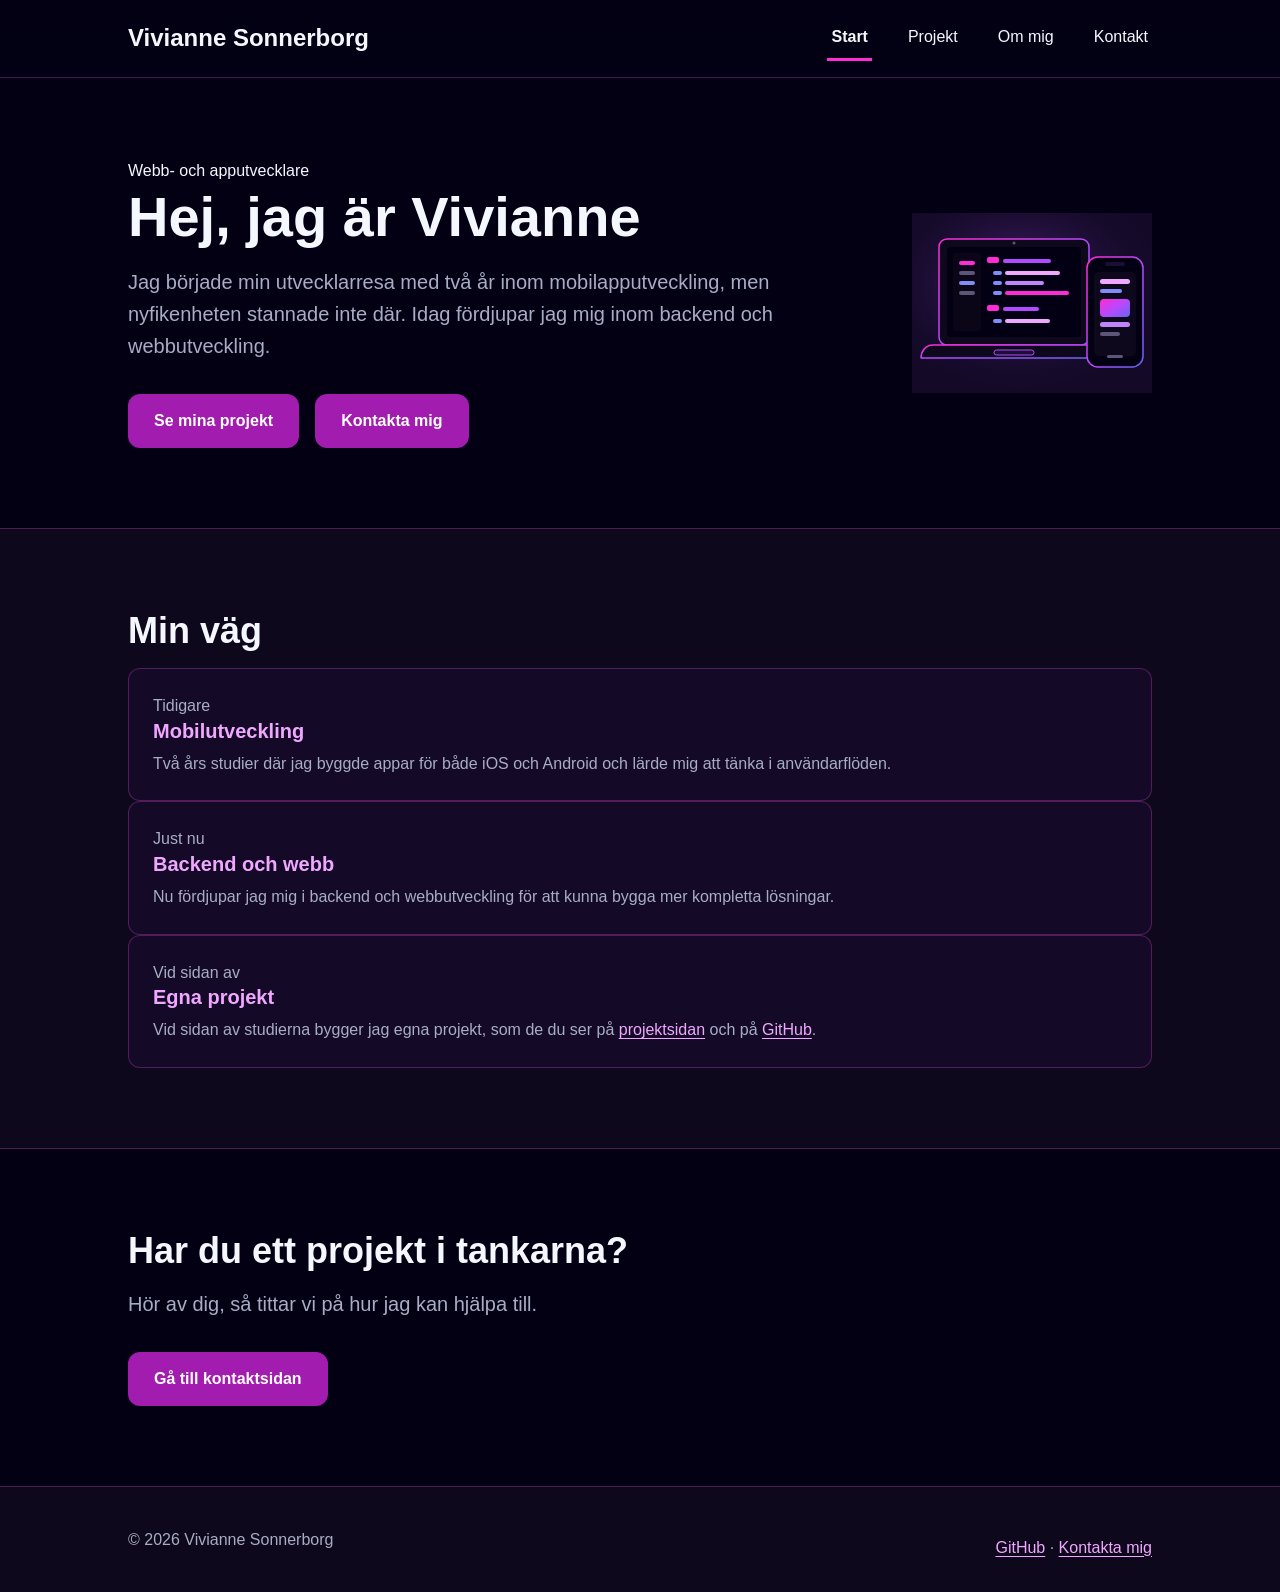
==== index.html @ 3651875c "feat: show a laptop-and-phone hero and rename the path labels Replace the browser-window illustratio" ====
<!DOCTYPE html>
<html lang="sv">
<head>
  <meta charset="utf-8">
  <meta name="viewport" content="width=device-width, initial-scale=1">
  <title>Vivianne Sonnerborg | Webb- och apputvecklare i Göteborg</title>
  <meta name="description" content="Portfolio för Vivianne Sonnerborg, webb- och apputvecklare i Göteborg. Webbplatser, webbappar och mobilappar från design till lansering.">
  <link rel="icon" href="assets/images/favicon.svg" type="image/svg+xml">
  <link rel="stylesheet" href="css/variables.css">
  <link rel="stylesheet" href="css/base.css">
  <link rel="stylesheet" href="css/layout.css?v=5">
  <link rel="stylesheet" href="css/components.css?v=5">
</head>
<body>
  <a class="skip-link" href="#main">Hoppa till innehållet</a>

  <header class="site-header">
    <div class="container header-bar">
      <a class="site-logo" href="index.html">Vivianne Sonnerborg</a>
      <nav class="nav" aria-label="Huvudmeny">
        <ul class="nav-list">
          <li><a class="nav-link" href="index.html" aria-current="page">Start</a></li>
          <li><a class="nav-link" href="projects.html">Projekt</a></li>
          <li><a class="nav-link" href="about.html">Om mig</a></li>
          <li><a class="nav-link" href="contact.html">Kontakt</a></li>
        </ul>
      </nav>
    </div>
  </header>

  <main id="main">
    <section class="section" aria-labelledby="hero-title">
      <div class="container hero">
        <div class="hero-text">
          <p class="hero-label">Webb- och apputvecklare</p>
          <h1 id="hero-title">Hej, jag är Vivianne</h1>
          <p class="lead">
            Jag började min utvecklarresa med två år inom mobilapputveckling, men nyfikenheten stannade inte där. Idag fördjupar jag mig inom backend och webbutveckling.
          </p>
          <div class="button-group">
            <a class="button" href="projects.html">Se mina projekt</a>
            <a class="button button-outline" href="contact.html">Kontakta mig</a>
          </div>
        </div>
        <figure class="hero-figure">
          <img
            class="hero-image"
            src="assets/images/hero.svg"
            width="480"
            height="360"
            alt="Laptop med kod i editorn och en mobil med en app bredvid">
        </figure>
      </div>
    </section>

    <section class="section alt-section" aria-labelledby="path-title">
      <div class="container">
        <h2 id="path-title">Min väg</h2>
        <div class="steps">
          <article class="card">
            <p class="step-label">Tidigare</p>
            <h3>Mobilutveckling</h3>
            <p>
              Två års studier där jag byggde appar för både iOS och Android och
              lärde mig att tänka i användarflöden.
            </p>
          </article>
          <article class="card">
            <p class="step-label">Just nu</p>
            <h3>Backend och webb</h3>
            <p>
              Nu fördjupar jag mig i backend och webbutveckling för att kunna
              bygga mer kompletta lösningar.
            </p>
          </article>
          <article class="card">
            <p class="step-label">Vid sidan av</p>
            <h3>Egna projekt</h3>
            <p>
              Vid sidan av studierna bygger jag egna projekt, som de du ser på
              <a href="projects.html">projektsidan</a>
              och på
              <a href="https://github.com/Vivianne-S">GitHub</a>.
            </p>
          </article>
        </div>
      </div>
    </section>

    <section class="section" aria-labelledby="cta-title">
      <div class="container">
        <h2 id="cta-title">Har du ett projekt i tankarna?</h2>
        <p class="lead">Hör av dig, så tittar vi på hur jag kan hjälpa till.</p>
        <div class="button-group">
          <a class="button" href="contact.html">Gå till kontaktsidan</a>
        </div>
      </div>
    </section>
  </main>

  <footer class="site-footer">
    <div class="container footer-bar">
      <p>&copy; 2026 Vivianne Sonnerborg</p>
      <p>
        <a href="https://github.com/Vivianne-S">GitHub</a>
        ·
        <a href="contact.html">Kontakta mig</a>
      </p>
    </div>
  </footer>
</body>
</html>
---- css/variables.css ----
/* Variabler: färger, typografi, avstånd */

/* --- Variabler: färger, typografi, avstånd -------------------------------- */
:root {
  --color-bg: #030014;
  --color-surface: #0e081c;
  --color-surface-elevated: #140a28;
  --color-text: #f5f7ff;
  --color-text-muted: #a8adc4;
  --color-accent-pink: #ff2bd6;
  --color-accent-purple: #b24bff;
  --color-accent-soft: #f0a8ff;
  --color-accent-strong: #a21caf;
  --color-link: var(--color-accent-soft);
  --color-link-hover: #ffffff;
  --color-focus: #67e8f9;
  --color-border: rgba(255, 75, 220, 0.28);
  --color-border-strong: rgba(178, 75, 255, 0.45);
  --shadow-card: 0 20px 40px rgba(0, 0, 0, 0.4), 0 0 30px rgba(178, 75, 255, 0.4);
  --shadow-glow: 0 0 24px rgba(255, 43, 214, 0.45);
  --font-family: Inter, "SF Pro Display", "Helvetica Neue", Arial, sans-serif;
  --font-size-base: 1rem;
  --line-height-body: 1.6;
  --line-height-heading: 1.2;
  --space-1: 0.5rem;
  --space-2: 1rem;
  --space-3: 1.5rem;
  --space-4: 2rem;
  --space-6: 3rem;
  --space-8: 4rem;
  --radius: 0.75rem;
  --container-max: 70rem;
  --transition: 0.2s ease;
}
---- css/base.css ----
/* Grund: reset, rubriker, fokus */

/* --- Grund: reset, rubriker, fokus ---------------------------------------- */
*,
*::before,
*::after {
  box-sizing: border-box;
}

* {
  margin: 0;
}

html {
  scroll-behavior: smooth;
}

body {
  min-height: 100vh;
  background-color: var(--color-bg);
  color: var(--color-text);
  font-family: var(--font-family);
  font-size: var(--font-size-base);
  line-height: var(--line-height-body);
}

img,
picture {
  display: block;
  max-width: 100%;
  height: auto;
}

h1,
h2,
h3 {
  line-height: var(--line-height-heading);
  font-weight: 700;
}

h1 {
  font-size: 2rem;
}

h2 {
  font-size: 1.5rem;
  margin-bottom: var(--space-2);
}

h3 {
  font-size: 1.25rem;
}

@media (min-width: 480px) {
  h1 {
    font-size: 2.5rem;
  }
}

@media (min-width: 768px) {
  h1 {
    font-size: 3rem;
  }

  h2 {
    font-size: 2rem;
  }
}

@media (min-width: 1024px) {
  h1 {
    font-size: 3.25rem;
  }

  h2 {
    font-size: 2.25rem;
  }
}

@media (min-width: 1280px) {
  h1 {
    font-size: 3.5rem;
  }
}

p + p {
  margin-top: var(--space-2);
}

a {
  color: var(--color-link);
  text-underline-offset: 0.2em;
  transition: color var(--transition);
}

a:hover {
  color: var(--color-link-hover);
}

:focus-visible {
  outline: 3px solid var(--color-focus);
  outline-offset: 3px;
}

.skip-link {
  position: absolute;
  top: -100%;
  left: var(--space-2);
  padding: var(--space-1) var(--space-2);
  background-color: var(--color-bg);
  color: var(--color-text);
  border-radius: var(--radius);
  z-index: 100;
}

.skip-link:focus {
  top: var(--space-1);
}

@media (prefers-reduced-motion: reduce) {
  html {
    scroll-behavior: auto;
  }

  * {
    transition: none !important;
  }
}
---- css/layout.css ----
/* Layout: header, meny, footer */

/* --- Layout: header, meny, footer ----------------------------------------- */
.container {
  width: 100%;
  max-width: var(--container-max);
  margin-inline: auto;
  padding-inline: var(--space-2);
}

body {
  display: flex;
  flex-direction: column;
}

main {
  flex: 1 0 auto;
}

.site-header {
  position: sticky;
  top: 0;
  z-index: 20;
  background: linear-gradient(180deg, rgba(3, 0, 20, 0.94), rgba(3, 0, 20, 0.78));
  border-bottom: 1px solid var(--color-border);
}

.header-bar,
.site-header .container {
  display: flex;
  flex-direction: column;
  align-items: center;
  gap: var(--space-1);
  padding-block: var(--space-2);
}

.site-logo {
  color: var(--color-text);
  font-size: 1.25rem;
  font-weight: 700;
  text-decoration: none;
}

.site-logo:hover {
  color: var(--color-accent-soft);
}

nav ul,
.nav-list {
  display: flex;
  flex-wrap: wrap;
  justify-content: center;
  gap: var(--space-1) var(--space-2);
  margin: 0;
  padding: 0;
  list-style: none;
}

nav a,
.nav-link {
  display: inline-block;
  padding: var(--space-1) 0.25rem;
  border-bottom: 3px solid transparent;
  color: var(--color-text);
  text-decoration: none;
}

nav a:visited,
.nav-link:visited {
  color: var(--color-text);
}

nav a:hover,
.nav-link:hover {
  border-bottom-color: var(--color-accent-purple);
  color: var(--color-link-hover);
}

nav a[aria-current="page"],
.nav-link[aria-current="page"] {
  border-bottom-color: var(--color-accent-pink);
  font-weight: 600;
}

.section {
  padding-block: var(--space-6);
}

.alt-section {
  background-color: var(--color-surface);
  border-block: 1px solid var(--color-border);
}

.site-footer {
  padding-block: var(--space-4);
  border-top: 1px solid var(--color-border);
  background-color: var(--color-surface);
  color: var(--color-text-muted);
  text-align: center;
}

.footer-bar {
  display: flex;
  flex-direction: column;
  align-items: center;
  gap: var(--space-1);
}

@media (min-width: 480px) {
  .container {
    padding-inline: var(--space-3);
  }

  .nav-list {
    gap: var(--space-1) var(--space-3);
  }
}

@media (min-width: 768px) {
  .header-bar,
  .site-header .container {
    flex-direction: row;
    justify-content: space-between;
  }

  .section {
    padding-block: var(--space-8);
  }

  .footer-bar {
    flex-direction: row;
    justify-content: space-between;
  }
}

@media (min-width: 1024px) {
  .container {
    padding-inline: var(--space-4);
  }

  .header-bar {
    padding-block: var(--space-3);
  }

  .nav-list {
    gap: var(--space-2) var(--space-4);
  }

  .section {
    padding-block: 5rem;
  }
}

@media (min-width: 1280px) {
  .container {
    padding-inline: var(--space-6);
  }

  .site-logo {
    font-size: 1.5rem;
  }
}
---- css/components.css ----
/* ==========================================================================
   Komponenter: knappar, hero och kort
   ========================================================================== */

/* --- Knappar -------------------------------------------------------------- */
.button {
  display: inline-block;
  padding: 0.75rem 1.5rem;
  border: 2px solid var(--color-accent-strong);
  border-radius: var(--radius);
  background-color: var(--color-accent-strong);
  color: #ffffff;
  font: inherit;
  font-weight: 600;
  text-align: center;
  text-decoration: none;
  cursor: pointer;
  transition: background-color var(--transition), color var(--transition), box-shadow var(--transition);
}

.button:hover {
  border-color: var(--color-accent-pink);
  background-color: var(--color-accent-pink);
  color: var(--color-bg);
  box-shadow: var(--shadow-glow);
}

.button--outline {
  border-color: var(--color-border-strong);
  background-color: transparent;
  color: var(--color-text);
}

.button-group {
  display: flex;
  flex-wrap: wrap;
  gap: var(--space-2);
  margin-top: var(--space-4);
}

/* --- Hero (Flexbox) ------------------------------------------------------- */
.hero {
  display: flex;
  flex-direction: column;
  gap: var(--space-4);
  align-items: center;
}

.hero__eyebrow {
  color: var(--color-accent-pink);
  font-weight: 600;
  letter-spacing: 0.08em;
  text-transform: uppercase;
}

.lead {
  margin-top: var(--space-2);
  color: var(--color-text-muted);
  font-size: 1.125rem;
}

.hero__figure {
  width: 100%;
}

.hero__image {
  width: 100%;
  border: 1px solid var(--color-border-strong);
  border-radius: var(--radius);
  box-shadow: var(--shadow-card);
}

/* --- Kort (Flexbox) ------------------------------------------------------- */
.card-list {
  display: flex;
  flex-direction: column;
  gap: var(--space-3);
  margin-top: var(--space-4);
}

.card {
  flex: 1;
  padding: var(--space-3);
  border: 1px solid var(--color-border);
  border-radius: var(--radius);
  background-color: var(--color-surface-elevated);
}

.card h3 {
  margin-bottom: var(--space-1);
  color: var(--color-accent-soft);
}

.card p {
  color: var(--color-text-muted);
}

/* --- Brytpunkt: 768px --------------------------------------------------- */
@media (min-width: 768px) {
  .hero {
    flex-direction: row;
    gap: var(--space-6);
  }

  .hero__content,
  .hero__figure {
    flex: 1;
  }

  .card-list {
    flex-direction: row;
  }
}

@media (min-width: 1024px) {
  .hero {
    gap: var(--space-8);
  }

  .lead {
    font-size: 1.25rem;
  }

  .card-list {
    gap: var(--space-4);
  }
}

/* --- Projektkort (CSS Grid) ----------------------------------------------- */
.project-grid {
  display: grid;
  grid-template-columns: 1fr;
  gap: var(--space-3);
  margin-top: var(--space-4);
}

.project-card {
  display: flex;
  flex-direction: column;
  padding: 0;
  overflow: hidden;
}

.project-card__image {
  width: 100%;
  aspect-ratio: 4 / 3;
  object-fit: cover;
  border-bottom: 1px solid var(--color-border);
}

.project-card h2 {
  font-size: 1.25rem;
  margin-bottom: var(--space-1);
  color: var(--color-accent-soft);
}

.project-card__body {
  display: flex;
  flex-direction: column;
  flex: 1;
  padding: var(--space-3);
}

.project-card__meta {
  margin-bottom: var(--space-1);
  color: var(--color-accent-pink);
  font-size: 0.875rem;
  font-weight: 600;
  letter-spacing: 0.06em;
  text-transform: uppercase;
}

.project-card__link {
  margin-top: auto;
  padding-top: var(--space-2);
  font-weight: 600;
}

@media (min-width: 480px) {
  .project-grid {
    grid-template-columns: repeat(2, 1fr);
  }

  .project-card--wide {
    grid-column: 1 / -1;
  }
}

@media (min-width: 768px) {
  .project-grid {
    grid-template-columns: repeat(6, 1fr);
  }

  .project-card {
    grid-column: span 2;
  }

  .project-card--wide {
    grid-column: 1 / 5;
  }
}

@media (min-width: 1024px) {
  .project-grid {
    gap: var(--space-4);
  }

  .project-card--wide {
    display: grid;
    grid-template-columns: 1.1fr 0.9fr;
    align-items: stretch;
  }

  .project-card--wide .project-card__image {
    aspect-ratio: auto;
    height: 100%;
    border-bottom: none;
    border-right: 1px solid var(--color-border);
  }
}

@media (min-width: 1280px) {
  .project-grid {
    gap: var(--space-6);
  }
}

/* --- Om mig (Flexbox) ----------------------------------------------------- */
.about {
  display: flex;
  flex-direction: column;
  gap: var(--space-4);
  align-items: center;
}

.about__content {
  width: 100%;
}

.about-path {
  display: flex;
  flex-direction: column;
  gap: var(--space-3);
  margin-top: var(--space-4);
}

.about-path .card {
  flex: 1;
}

.about-path__step {
  color: var(--color-accent-pink);
  font-size: 0.875rem;
  font-weight: 600;
  letter-spacing: 0.06em;
  text-transform: uppercase;
}

@media (min-width: 768px) {
  .about {
    flex-direction: row;
    align-items: center;
    gap: var(--space-6);
  }

  .about-path {
    flex-direction: row;
    align-items: stretch;
  }
}

@media (min-width: 1024px) {
  .about-path {
    gap: var(--space-4);
  }
}

.hobby-list {
  display: flex;
  flex-direction: column;
  gap: var(--space-3);
  margin-top: var(--space-4);
}

.hobby-card {
  display: flex;
  flex-direction: column;
  padding: 0;
  overflow: hidden;
}

.hobby-card__image {
  width: 100%;
  aspect-ratio: 4 / 3;
  object-fit: cover;
  border-bottom: 1px solid var(--color-border);
}

.hobby-card__body {
  padding: var(--space-3);
}

@media (min-width: 480px) {
  .hobby-list {
    flex-direction: row;
    flex-wrap: wrap;
  }

  .hobby-card {
    flex: 1 1 16rem;
    max-width: calc(50% - 0.75rem);
  }
}

@media (min-width: 1024px) {
  .hobby-card {
    max-width: calc(25% - 1.125rem);
  }
}

/* --- Kontaktformulär ------------------------------------------------------ */
.contact {
  display: flex;
  flex-direction: column;
  gap: var(--space-4);
}

.form {
  display: flex;
  flex-direction: column;
  gap: var(--space-3);
  width: 100%;
}

.form__hint {
  color: var(--color-text-muted);
  font-size: 0.875rem;
}

.form__row {
  display: flex;
  flex-direction: column;
  gap: var(--space-3);
}

.form__field {
  display: flex;
  flex-direction: column;
  gap: var(--space-1);
  flex: 1;
}

.form__label {
  font-weight: 600;
}

.form__input,
.form__textarea {
  width: 100%;
  padding: 0.75rem 1rem;
  border: 2px solid var(--color-border);
  border-radius: var(--radius);
  background-color: var(--color-surface-elevated);
  color: var(--color-text);
  font: inherit;
}

.form__textarea {
  min-height: 10rem;
  resize: vertical;
}

@media (min-width: 768px) {
  .contact {
    flex-direction: row;
    align-items: flex-start;
    gap: var(--space-6);
  }

  .contact__intro,
  .form {
    flex: 1;
  }

  .form__row {
    flex-direction: row;
  }
}

@media (min-width: 1024px) {
  .contact {
    gap: var(--space-8);
  }
}
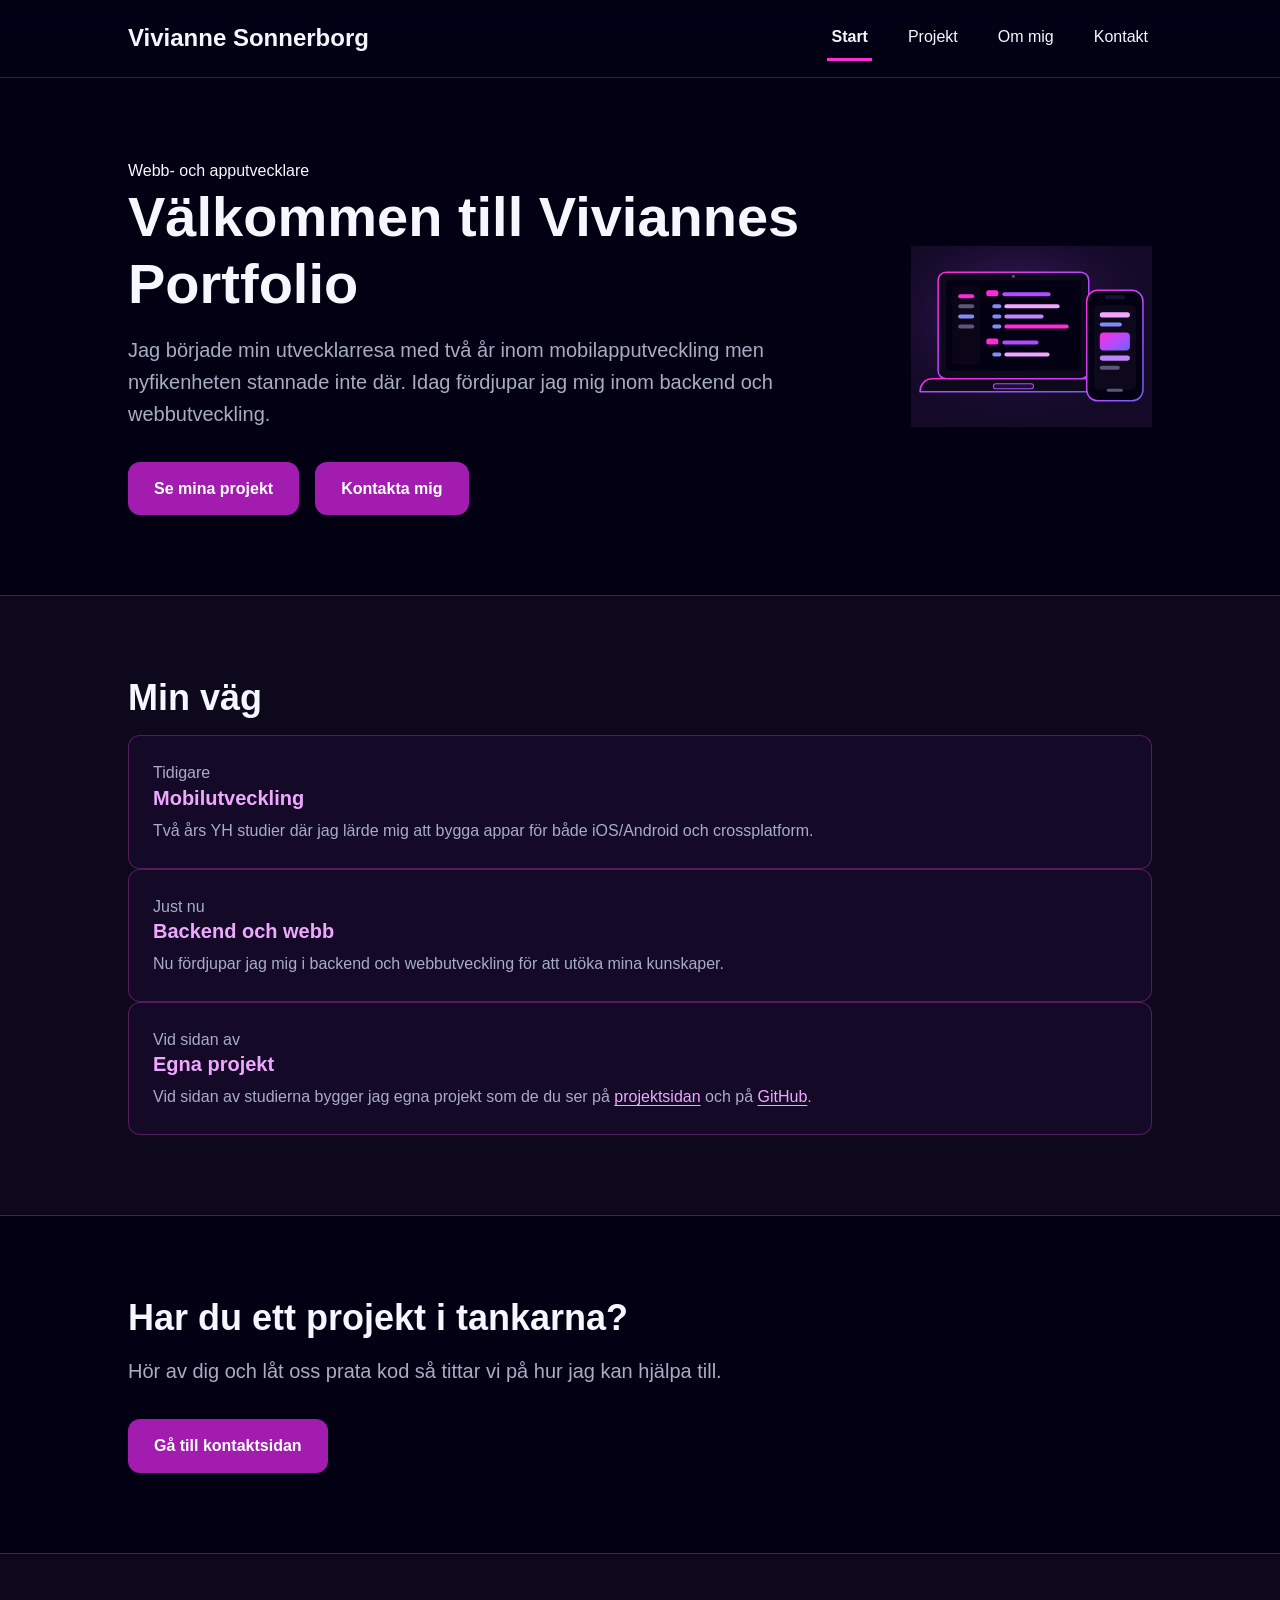
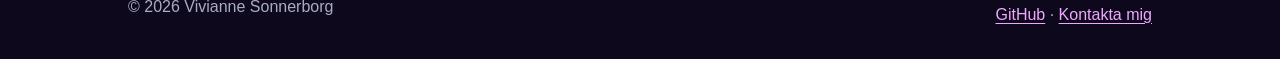
==== commit 8aeb4065: "feat: feature Spelinsikt and add more GitHub project cards Show live LIA and client sites plus HomeF" ====
--- a/index.html
+++ b/index.html
@@ -33,9 +33,9 @@
       <div class="container hero">
         <div class="hero-text">
           <p class="hero-label">Webb- och apputvecklare</p>
-          <h1 id="hero-title">Hej, jag är Vivianne</h1>
+          <h1 id="hero-title">Välkommen till Viviannes Portfolio</h1>
           <p class="lead">
-            Jag började min utvecklarresa med två år inom mobilapputveckling, men nyfikenheten stannade inte där. Idag fördjupar jag mig inom backend och webbutveckling.
+            Jag började min utvecklarresa med två år inom mobilapputveckling men nyfikenheten stannade inte där. Idag fördjupar jag mig inom backend och webbutveckling.
           </p>
           <div class="button-group">
             <a class="button" href="projects.html">Se mina projekt</a>
@@ -61,23 +61,21 @@
             <p class="step-label">Tidigare</p>
             <h3>Mobilutveckling</h3>
             <p>
-              Två års studier där jag byggde appar för både iOS och Android och
-              lärde mig att tänka i användarflöden.
+              Två års YH studier där jag lärde mig att bygga appar för både iOS/Android och crossplatform.
             </p>
           </article>
           <article class="card">
             <p class="step-label">Just nu</p>
             <h3>Backend och webb</h3>
             <p>
-              Nu fördjupar jag mig i backend och webbutveckling för att kunna
-              bygga mer kompletta lösningar.
+              Nu fördjupar jag mig i backend och webbutveckling för att utöka mina kunskaper.
             </p>
           </article>
           <article class="card">
             <p class="step-label">Vid sidan av</p>
             <h3>Egna projekt</h3>
             <p>
-              Vid sidan av studierna bygger jag egna projekt, som de du ser på
+              Vid sidan av studierna bygger jag egna projekt som de du ser på
               <a href="projects.html">projektsidan</a>
               och på
               <a href="https://github.com/Vivianne-S">GitHub</a>.
@@ -90,7 +88,7 @@
     <section class="section" aria-labelledby="cta-title">
       <div class="container">
         <h2 id="cta-title">Har du ett projekt i tankarna?</h2>
-        <p class="lead">Hör av dig, så tittar vi på hur jag kan hjälpa till.</p>
+        <p class="lead">Hör av dig och låt oss prata kod så tittar vi på hur jag kan hjälpa till.</p>
         <div class="button-group">
           <a class="button" href="contact.html">Gå till kontaktsidan</a>
         </div>
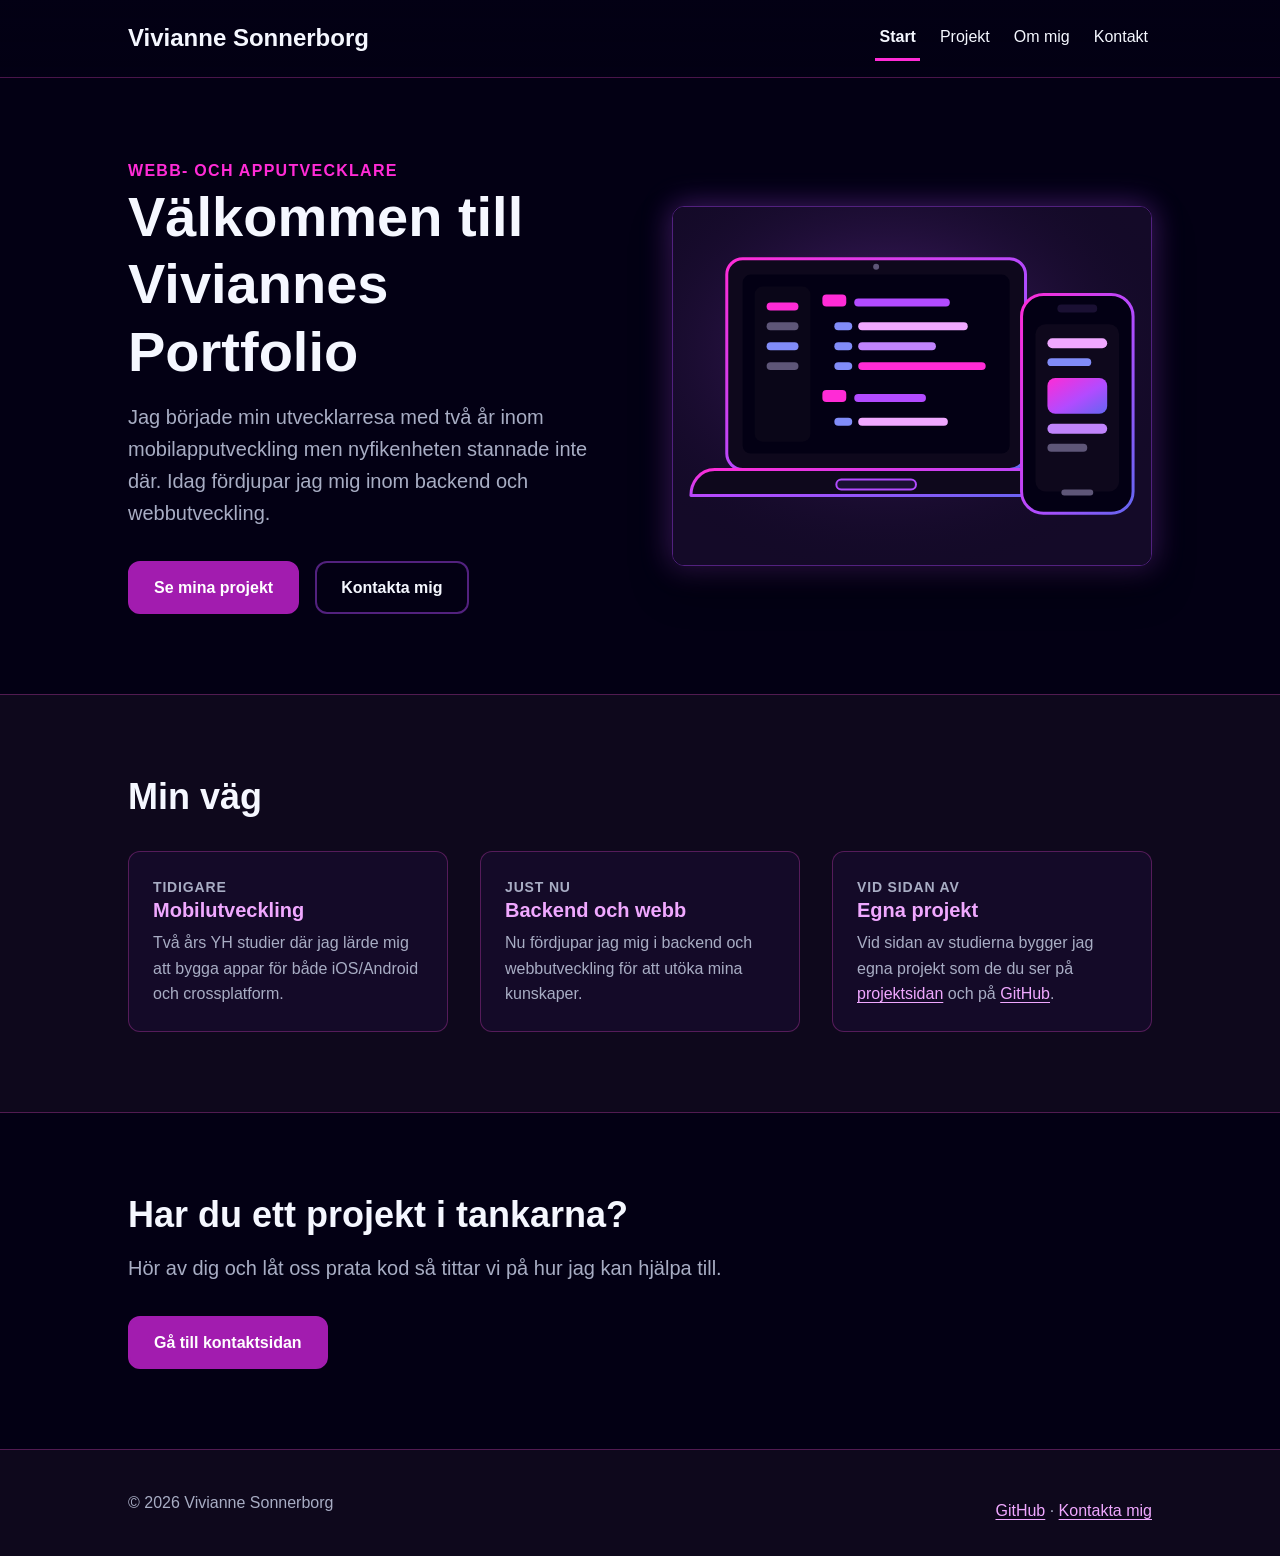
==== commit 9acb6642: "feat: vary the project grid and keep a pink-purple rhythm Span mid and end cards for a less even lay" ====
--- a/index.html
+++ b/index.html
@@ -9,7 +9,7 @@
   <link rel="stylesheet" href="css/variables.css">
   <link rel="stylesheet" href="css/base.css">
   <link rel="stylesheet" href="css/layout.css?v=5">
-  <link rel="stylesheet" href="css/components.css?v=5">
+  <link rel="stylesheet" href="css/components.css?v=6">
 </head>
 <body>
   <a class="skip-link" href="#main">Hoppa till innehållet</a>
--- a/css/components.css
+++ b/css/components.css
@@ -1,8 +1,61 @@
-/* ==========================================================================
-   Komponenter: knappar, hero och kort
-   ========================================================================== */
-
-/* --- Knappar -------------------------------------------------------------- */
+/* Komponenter: knappar, hero, projekt, formulär */
+
+/* Meny (även via nav ul, så den inte tappas vid gammal cache) */
+.site-header .container,
+.header-bar {
+  display: flex;
+  flex-direction: column;
+  align-items: center;
+  gap: var(--space-1);
+  padding-block: var(--space-2);
+}
+
+nav ul,
+.nav-list {
+  display: flex;
+  flex-wrap: wrap;
+  justify-content: center;
+  gap: var(--space-1) var(--space-2);
+  margin: 0;
+  padding: 0;
+  list-style: none;
+}
+
+nav a,
+.nav-link {
+  display: inline-block;
+  padding: var(--space-1) 0.25rem;
+  border-bottom: 3px solid transparent;
+  color: var(--color-text);
+  text-decoration: none;
+}
+
+nav a:visited,
+.nav-link:visited {
+  color: var(--color-text);
+}
+
+nav a:hover,
+.nav-link:hover {
+  border-bottom-color: var(--color-accent-purple);
+  color: var(--color-link-hover);
+}
+
+nav a[aria-current="page"],
+.nav-link[aria-current="page"] {
+  border-bottom-color: var(--color-accent-pink);
+  font-weight: 600;
+}
+
+@media (min-width: 768px) {
+  .site-header .container,
+  .header-bar {
+    flex-direction: row;
+    justify-content: space-between;
+  }
+}
+
+/* --- Komponenter: knappar, hero, projekt, formulär ------------------------ */
 .button {
   display: inline-block;
   padding: 0.75rem 1.5rem;
@@ -25,7 +78,7 @@
   box-shadow: var(--shadow-glow);
 }
 
-.button--outline {
+.button-outline {
   border-color: var(--color-border-strong);
   background-color: transparent;
   color: var(--color-text);
@@ -46,7 +99,7 @@
   align-items: center;
 }
 
-.hero__eyebrow {
+.hero-label {
   color: var(--color-accent-pink);
   font-weight: 600;
   letter-spacing: 0.08em;
@@ -59,11 +112,11 @@
   font-size: 1.125rem;
 }
 
-.hero__figure {
-  width: 100%;
-}
-
-.hero__image {
+.hero-figure {
+  width: 100%;
+}
+
+.hero-image {
   width: 100%;
   border: 1px solid var(--color-border-strong);
   border-radius: var(--radius);
@@ -102,8 +155,8 @@
     gap: var(--space-6);
   }
 
-  .hero__content,
-  .hero__figure {
+  .hero-text,
+  .hero-figure {
     flex: 1;
   }
 
@@ -126,194 +179,210 @@
   }
 }
 
-/* --- Projektkort (CSS Grid) ----------------------------------------------- */
-.project-grid {
+/* --- Projekt (CSS Grid) --------------------------------------------------- */
+.projects {
   display: grid;
   grid-template-columns: 1fr;
   gap: var(--space-3);
   margin-top: var(--space-4);
 }
 
-.project-card {
+.project {
   display: flex;
   flex-direction: column;
   padding: 0;
   overflow: hidden;
-}
-
-.project-card__image {
+  border: 1px solid var(--color-border);
+  border-radius: var(--radius);
+  background-color: var(--color-surface-elevated);
+}
+
+.project-image {
+  width: 100%;
+  aspect-ratio: 4 / 3;
+  object-fit: cover;
+  object-position: center;
+  border-bottom: 1px solid var(--color-border);
+}
+
+.project h2 {
+  font-size: 1.25rem;
+  margin-bottom: var(--space-1);
+  color: var(--color-accent-soft);
+}
+
+.project p {
+  color: var(--color-text-muted);
+}
+
+.project-text {
+  display: flex;
+  flex-direction: column;
+  flex: 1;
+  padding: var(--space-3);
+}
+
+.project-label {
+  margin-bottom: var(--space-1);
+  color: var(--color-accent-pink);
+  font-size: 0.875rem;
+  font-weight: 600;
+  letter-spacing: 0.06em;
+  text-transform: uppercase;
+}
+
+.project-link {
+  margin-top: auto;
+  padding-top: var(--space-2);
+  font-weight: 600;
+}
+
+@media (min-width: 480px) {
+  .projects {
+    grid-template-columns: repeat(2, 1fr);
+  }
+
+  .featured-project {
+    grid-column: 1 / -1;
+  }
+}
+
+@media (min-width: 768px) {
+  .projects {
+    grid-template-columns: repeat(6, 1fr);
+  }
+
+  .project {
+    grid-column: span 2;
+  }
+
+  /* Stor + liten, två jämnbreda, spegelvänd stor till höger */
+  .featured-project {
+    grid-column: 1 / 5;
+  }
+
+  .mid-project {
+    grid-column: span 3;
+  }
+
+  .wide-project {
+    grid-column: 3 / 7;
+  }
+}
+
+@media (min-width: 1024px) {
+  .projects {
+    gap: var(--space-4);
+  }
+}
+
+@media (min-width: 1280px) {
+  .projects {
+    gap: var(--space-6);
+  }
+}
+
+/* --- Om mig (Flexbox) ----------------------------------------------------- */
+.about {
+  display: flex;
+  flex-direction: column;
+  gap: var(--space-4);
+  align-items: center;
+}
+
+.about-text {
+  width: 100%;
+}
+
+.steps {
+  display: flex;
+  flex-direction: column;
+  gap: var(--space-3);
+  margin-top: var(--space-4);
+}
+
+.steps .card {
+  flex: 1;
+}
+
+.step-label {
+  color: var(--color-accent-pink);
+  font-size: 0.875rem;
+  font-weight: 600;
+  letter-spacing: 0.06em;
+  text-transform: uppercase;
+}
+
+@media (min-width: 768px) {
+  .about {
+    flex-direction: row;
+    align-items: center;
+    gap: var(--space-6);
+  }
+
+  .steps {
+    flex-direction: row;
+    align-items: stretch;
+  }
+}
+
+@media (min-width: 1024px) {
+  .steps {
+    gap: var(--space-4);
+  }
+}
+
+.hobbies {
+  display: flex;
+  flex-direction: column;
+  gap: var(--space-3);
+  margin-top: var(--space-4);
+}
+
+.hobby {
+  display: flex;
+  flex-direction: column;
+  padding: 0;
+  overflow: hidden;
+  border: 1px solid var(--color-border);
+  border-radius: var(--radius);
+  background-color: var(--color-surface-elevated);
+}
+
+.hobby-image {
   width: 100%;
   aspect-ratio: 4 / 3;
   object-fit: cover;
   border-bottom: 1px solid var(--color-border);
 }
 
-.project-card h2 {
-  font-size: 1.25rem;
+.hobby-text {
+  padding: var(--space-3);
+}
+
+.hobby h3 {
   margin-bottom: var(--space-1);
   color: var(--color-accent-soft);
 }
 
-.project-card__body {
-  display: flex;
-  flex-direction: column;
-  flex: 1;
-  padding: var(--space-3);
-}
-
-.project-card__meta {
-  margin-bottom: var(--space-1);
-  color: var(--color-accent-pink);
-  font-size: 0.875rem;
-  font-weight: 600;
-  letter-spacing: 0.06em;
-  text-transform: uppercase;
-}
-
-.project-card__link {
-  margin-top: auto;
-  padding-top: var(--space-2);
-  font-weight: 600;
+.hobby p {
+  color: var(--color-text-muted);
 }
 
 @media (min-width: 480px) {
-  .project-grid {
-    grid-template-columns: repeat(2, 1fr);
-  }
-
-  .project-card--wide {
-    grid-column: 1 / -1;
-  }
-}
-
-@media (min-width: 768px) {
-  .project-grid {
-    grid-template-columns: repeat(6, 1fr);
-  }
-
-  .project-card {
-    grid-column: span 2;
-  }
-
-  .project-card--wide {
-    grid-column: 1 / 5;
-  }
-}
-
-@media (min-width: 1024px) {
-  .project-grid {
-    gap: var(--space-4);
-  }
-
-  .project-card--wide {
-    display: grid;
-    grid-template-columns: 1.1fr 0.9fr;
-    align-items: stretch;
-  }
-
-  .project-card--wide .project-card__image {
-    aspect-ratio: auto;
-    height: 100%;
-    border-bottom: none;
-    border-right: 1px solid var(--color-border);
-  }
-}
-
-@media (min-width: 1280px) {
-  .project-grid {
-    gap: var(--space-6);
-  }
-}
-
-/* --- Om mig (Flexbox) ----------------------------------------------------- */
-.about {
-  display: flex;
-  flex-direction: column;
-  gap: var(--space-4);
-  align-items: center;
-}
-
-.about__content {
-  width: 100%;
-}
-
-.about-path {
-  display: flex;
-  flex-direction: column;
-  gap: var(--space-3);
-  margin-top: var(--space-4);
-}
-
-.about-path .card {
-  flex: 1;
-}
-
-.about-path__step {
-  color: var(--color-accent-pink);
-  font-size: 0.875rem;
-  font-weight: 600;
-  letter-spacing: 0.06em;
-  text-transform: uppercase;
-}
-
-@media (min-width: 768px) {
-  .about {
-    flex-direction: row;
-    align-items: center;
-    gap: var(--space-6);
-  }
-
-  .about-path {
-    flex-direction: row;
-    align-items: stretch;
-  }
-}
-
-@media (min-width: 1024px) {
-  .about-path {
-    gap: var(--space-4);
-  }
-}
-
-.hobby-list {
-  display: flex;
-  flex-direction: column;
-  gap: var(--space-3);
-  margin-top: var(--space-4);
-}
-
-.hobby-card {
-  display: flex;
-  flex-direction: column;
-  padding: 0;
-  overflow: hidden;
-}
-
-.hobby-card__image {
-  width: 100%;
-  aspect-ratio: 4 / 3;
-  object-fit: cover;
-  border-bottom: 1px solid var(--color-border);
-}
-
-.hobby-card__body {
-  padding: var(--space-3);
-}
-
-@media (min-width: 480px) {
-  .hobby-list {
+  .hobbies {
     flex-direction: row;
     flex-wrap: wrap;
   }
 
-  .hobby-card {
+  .hobby {
     flex: 1 1 16rem;
     max-width: calc(50% - 0.75rem);
   }
 }
 
 @media (min-width: 1024px) {
-  .hobby-card {
+  .hobby {
     max-width: calc(25% - 1.125rem);
   }
 }
@@ -332,30 +401,30 @@
   width: 100%;
 }
 
-.form__hint {
+.form-hint {
   color: var(--color-text-muted);
   font-size: 0.875rem;
 }
 
-.form__row {
-  display: flex;
-  flex-direction: column;
-  gap: var(--space-3);
-}
-
-.form__field {
+.form-row {
+  display: flex;
+  flex-direction: column;
+  gap: var(--space-3);
+}
+
+.form-field {
   display: flex;
   flex-direction: column;
   gap: var(--space-1);
   flex: 1;
 }
 
-.form__label {
-  font-weight: 600;
-}
-
-.form__input,
-.form__textarea {
+.form-label {
+  font-weight: 600;
+}
+
+.form-input,
+.form-textarea {
   width: 100%;
   padding: 0.75rem 1rem;
   border: 2px solid var(--color-border);
@@ -365,7 +434,7 @@
   font: inherit;
 }
 
-.form__textarea {
+.form-textarea {
   min-height: 10rem;
   resize: vertical;
 }
@@ -377,12 +446,12 @@
     gap: var(--space-6);
   }
 
-  .contact__intro,
+  .contact-intro,
   .form {
     flex: 1;
   }
 
-  .form__row {
+  .form-row {
     flex-direction: row;
   }
 }
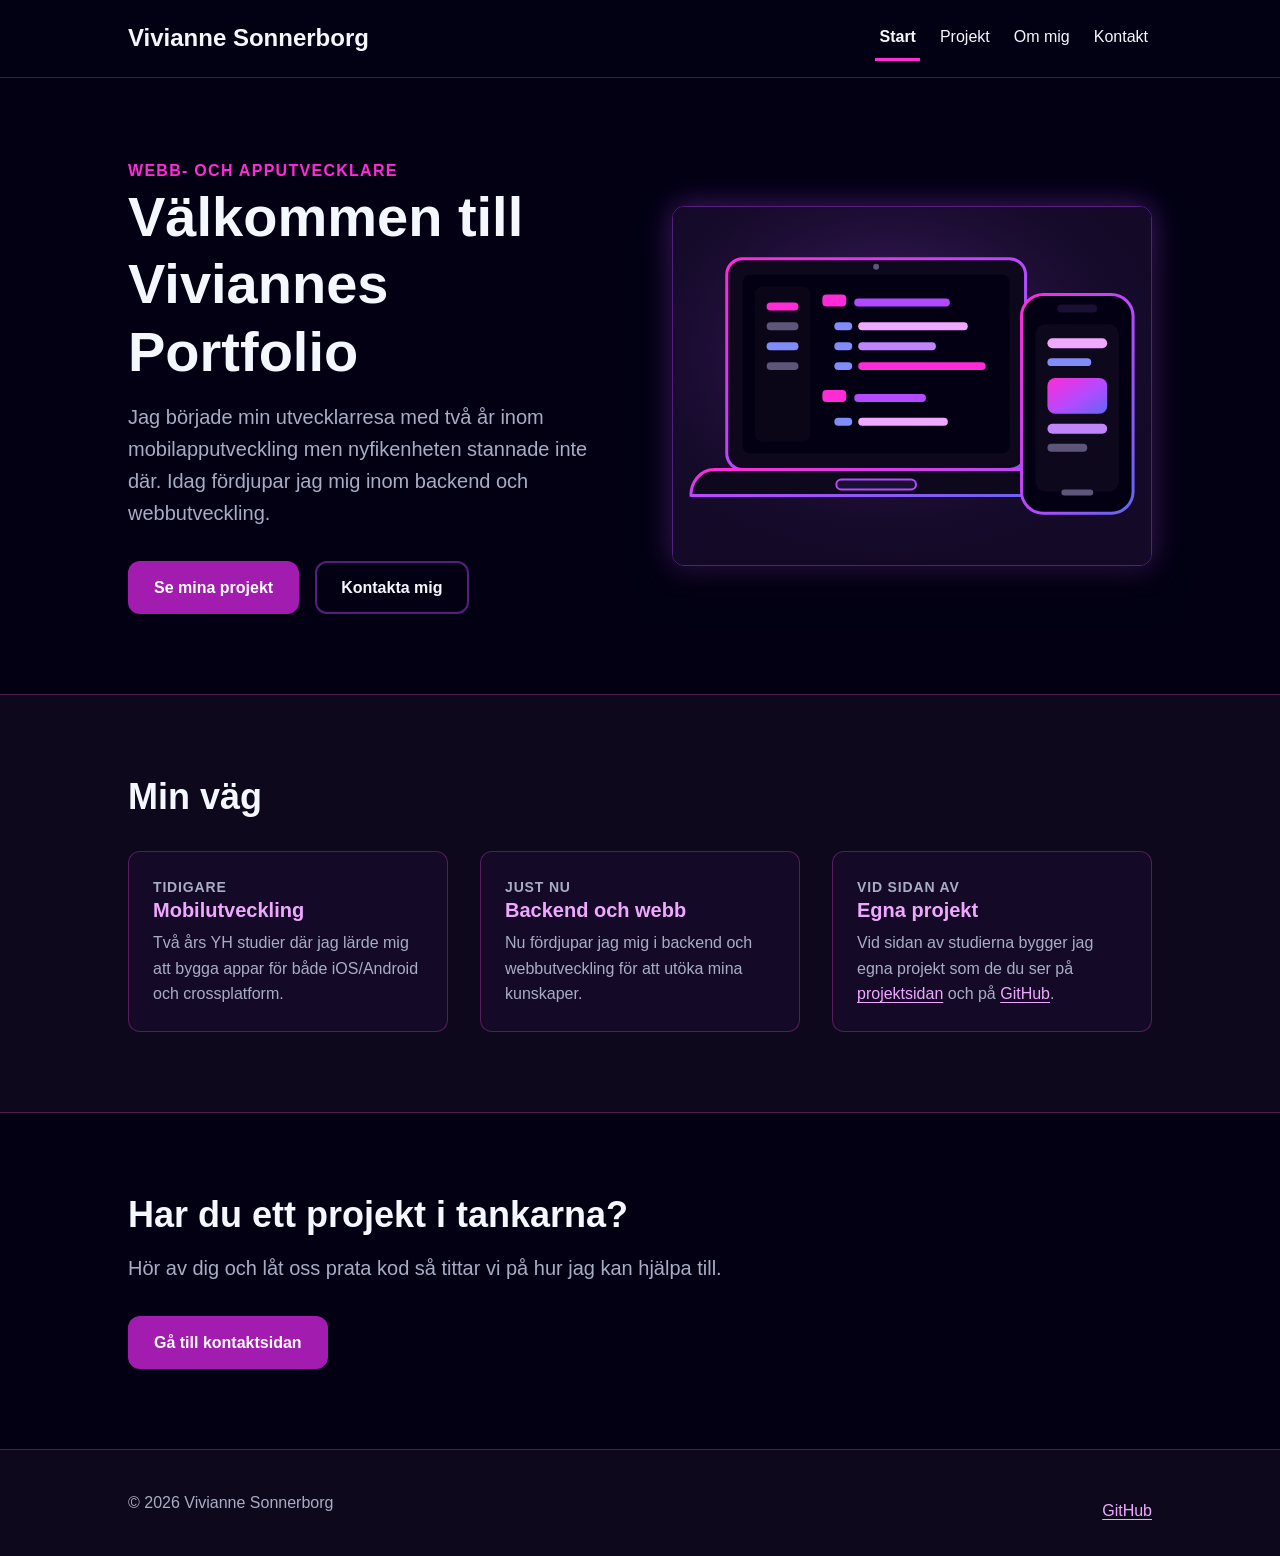
==== commit 65611fde: "feat: add the coding photo on about Show the portrait beside the about text and remove the extra con" ====
--- a/index.html
+++ b/index.html
@@ -6,6 +6,10 @@
   <title>Vivianne Sonnerborg | Webb- och apputvecklare i Göteborg</title>
   <meta name="description" content="Portfolio för Vivianne Sonnerborg, webb- och apputvecklare i Göteborg. Webbplatser, webbappar och mobilappar från design till lansering.">
   <link rel="icon" href="assets/images/favicon.svg" type="image/svg+xml">
+  <!--
+    CSS-filer: variables (färger), base (h1–h3 och radavstånd), layout (flex på meny), components (flex på hero).
+    Brytpunkter i CSS: 480px, 768px, 1024px, 1280px. Mobil först, sen större skärmar.
+  -->
   <link rel="stylesheet" href="css/variables.css">
   <link rel="stylesheet" href="css/base.css">
   <link rel="stylesheet" href="css/layout.css?v=5">
@@ -14,6 +18,7 @@
 <body>
   <a class="skip-link" href="#main">Hoppa till innehållet</a>
 
+  <!-- Flexbox, layout.css. Mobil: logo över menyn. Från 768px: rad. Samma meny på alla sidor. -->
   <header class="site-header">
     <div class="container header-bar">
       <a class="site-logo" href="index.html">Vivianne Sonnerborg</a>
@@ -29,10 +34,12 @@
   </header>
 
   <main id="main">
+    <!-- Flexbox, components.css. Mobil: text över bild. Från 768px: två kolumner. -->
     <section class="section" aria-labelledby="hero-title">
       <div class="container hero">
         <div class="hero-text">
           <p class="hero-label">Webb- och apputvecklare</p>
+          <!-- En h1 per sida. h2 och h3 kommer under. Storlek och line-height 1.2 i base.css. -->
           <h1 id="hero-title">Välkommen till Viviannes Portfolio</h1>
           <p class="lead">
             Jag började min utvecklarresa med två år inom mobilapputveckling men nyfikenheten stannade inte där. Idag fördjupar jag mig inom backend och webbutveckling.
@@ -55,6 +62,7 @@
 
     <section class="section alt-section" aria-labelledby="path-title">
       <div class="container">
+        <!-- Flexbox. h2 här, h3 i korten. Kolumn på mobil, rad från 768px. -->
         <h2 id="path-title">Min väg</h2>
         <div class="steps">
           <article class="card">
@@ -101,8 +109,6 @@
       <p>&copy; 2026 Vivianne Sonnerborg</p>
       <p>
         <a href="https://github.com/Vivianne-S">GitHub</a>
-        ·
-        <a href="contact.html">Kontakta mig</a>
       </p>
     </div>
   </footer>
--- a/css/variables.css
+++ b/css/variables.css
@@ -1,6 +1,5 @@
-/* Variabler: färger, typografi, avstånd */
-
-/* --- Variabler: färger, typografi, avstånd -------------------------------- */
+/* Färger, typografi och avstånd.
+   Radavstånd: brödtext 1.6, rubriker 1.2. */
 :root {
   --color-bg: #030014;
   --color-surface: #0e081c;
--- a/css/base.css
+++ b/css/base.css
@@ -1,6 +1,5 @@
-/* Grund: reset, rubriker, fokus */
-
-/* --- Grund: reset, rubriker, fokus ---------------------------------------- */
+/* Reset, rubriker, länkar, fokus och skip-länk.
+   h1–h3 växer vid 480, 768, 1024, 1280. line-height 1.2 på rubrik, 1.6 på body. */
 *,
 *::before,
 *::after {
--- a/css/layout.css
+++ b/css/layout.css
@@ -1,6 +1,6 @@
-/* Layout: header, meny, footer */
+/* FLEXBOX: header, meny, footer. Grid ligger i components.css. */
 
-/* --- Layout: header, meny, footer ----------------------------------------- */
+/* FLEXBOX: sidskal. body är kolumn så footern hamnar längst ner. */
 .container {
   width: 100%;
   max-width: var(--container-max);
@@ -17,6 +17,7 @@
   flex: 1 0 auto;
 }
 
+/* FLEXBOX: header och meny. Mobil kolumn, från 768px rad. */
 .site-header {
   position: sticky;
   top: 0;
@@ -91,6 +92,7 @@
   border-block: 1px solid var(--color-border);
 }
 
+/* FLEXBOX: footer */
 .site-footer {
   padding-block: var(--space-4);
   border-top: 1px solid var(--color-border);
@@ -106,6 +108,7 @@
   gap: var(--space-1);
 }
 
+/* 480px: större padding. */
 @media (min-width: 480px) {
   .container {
     padding-inline: var(--space-3);
@@ -116,6 +119,7 @@
   }
 }
 
+/* 768px: meny och footer blir rad (surfplatta). */
 @media (min-width: 768px) {
   .header-bar,
   .site-header .container {
@@ -133,6 +137,7 @@
   }
 }
 
+/* 1024px: laptop. */
 @media (min-width: 1024px) {
   .container {
     padding-inline: var(--space-4);
@@ -151,6 +156,7 @@
   }
 }
 
+/* 1280px: desktop. */
 @media (min-width: 1280px) {
   .container {
     padding-inline: var(--space-6);
--- a/css/components.css
+++ b/css/components.css
@@ -1,6 +1,15 @@
-/* Komponenter: knappar, hero, projekt, formulär */
-
-/* Meny (även via nav ul, så den inte tappas vid gammal cache) */
+
+
+/* components.css
+   Innehåll per sida. Layout-verktyg står i kommentaren.
+   FLEXBOX · Meny (kopia)     om layout.css inte hinner laddas
+   FLEXBOX · Knappar
+   FLEXBOX · Start            hero + Min väg
+   GRID    · Projects         enda CSS Grid på sajten
+   FLEXBOX · Om mig           text, steg, hobbyer
+   FLEXBOX · Kontakt          intro + formulär
+*/
+/* FLEXBOX: meny (kopia av layout.css). */
 .site-header .container,
 .header-bar {
   display: flex;
@@ -55,7 +64,7 @@
   }
 }
 
-/* --- Komponenter: knappar, hero, projekt, formulär ------------------------ */
+/* FLEXBOX: knappar */
 .button {
   display: inline-block;
   padding: 0.75rem 1.5rem;
@@ -91,7 +100,7 @@
   margin-top: var(--space-4);
 }
 
-/* --- Hero (Flexbox) ------------------------------------------------------- */
+/* FLEXBOX: Start, hero. Mobil kolumn, från 768px två kolumner. */
 .hero {
   display: flex;
   flex-direction: column;
@@ -123,7 +132,29 @@
   box-shadow: var(--shadow-card);
 }
 
-/* --- Kort (Flexbox) ------------------------------------------------------- */
+@media (min-width: 768px) {
+  .hero {
+    flex-direction: row;
+    gap: var(--space-6);
+  }
+
+  .hero-text,
+  .hero-figure {
+    flex: 1;
+  }
+}
+
+@media (min-width: 1024px) {
+  .hero {
+    gap: var(--space-8);
+  }
+
+  .lead {
+    font-size: 1.25rem;
+  }
+}
+
+/* FLEXBOX: Start, Min väg. */
 .card-list {
   display: flex;
   flex-direction: column;
@@ -148,38 +179,20 @@
   color: var(--color-text-muted);
 }
 
-/* --- Brytpunkt: 768px --------------------------------------------------- */
-@media (min-width: 768px) {
-  .hero {
-    flex-direction: row;
-    gap: var(--space-6);
-  }
-
-  .hero-text,
-  .hero-figure {
-    flex: 1;
-  }
-
+@media (min-width: 768px) {
   .card-list {
     flex-direction: row;
   }
 }
 
 @media (min-width: 1024px) {
-  .hero {
-    gap: var(--space-8);
-  }
-
-  .lead {
-    font-size: 1.25rem;
-  }
-
   .card-list {
     gap: var(--space-4);
   }
 }
 
-/* --- Projekt (CSS Grid) --------------------------------------------------- */
+/* GRID: Projects. Enda CSS Grid. Inne i korten är det flexbox.
+   1 spår mobil, 2 från 480px, 6 från 768px (stor+liten, tre lika, två mitten, spegelvänd). */
 .projects {
   display: grid;
   grid-template-columns: 1fr;
@@ -256,7 +269,6 @@
     grid-column: span 2;
   }
 
-  /* Stor + liten, två jämnbreda, spegelvänd stor till höger */
   .featured-project {
     grid-column: 1 / 5;
   }
@@ -282,7 +294,7 @@
   }
 }
 
-/* --- Om mig (Flexbox) ----------------------------------------------------- */
+/* FLEXBOX: Om mig */
 .about {
   display: flex;
   flex-direction: column;
@@ -290,8 +302,19 @@
   align-items: center;
 }
 
-.about-text {
-  width: 100%;
+.about-text,
+.about-figure {
+  width: 100%;
+}
+
+.about-image {
+  width: 100%;
+  aspect-ratio: 3 / 2;
+  object-fit: cover;
+  object-position: center;
+  border: 1px solid var(--color-border-strong);
+  border-radius: var(--radius);
+  box-shadow: var(--shadow-card);
 }
 
 .steps {
@@ -320,6 +343,11 @@
     gap: var(--space-6);
   }
 
+  .about-text,
+  .about-figure {
+    flex: 1;
+  }
+
   .steps {
     flex-direction: row;
     align-items: stretch;
@@ -387,7 +415,7 @@
   }
 }
 
-/* --- Kontaktformulär ------------------------------------------------------ */
+/* FLEXBOX: Kontakt. Mobil kolumn, från 768px två kolumner. */
 .contact {
   display: flex;
   flex-direction: column;
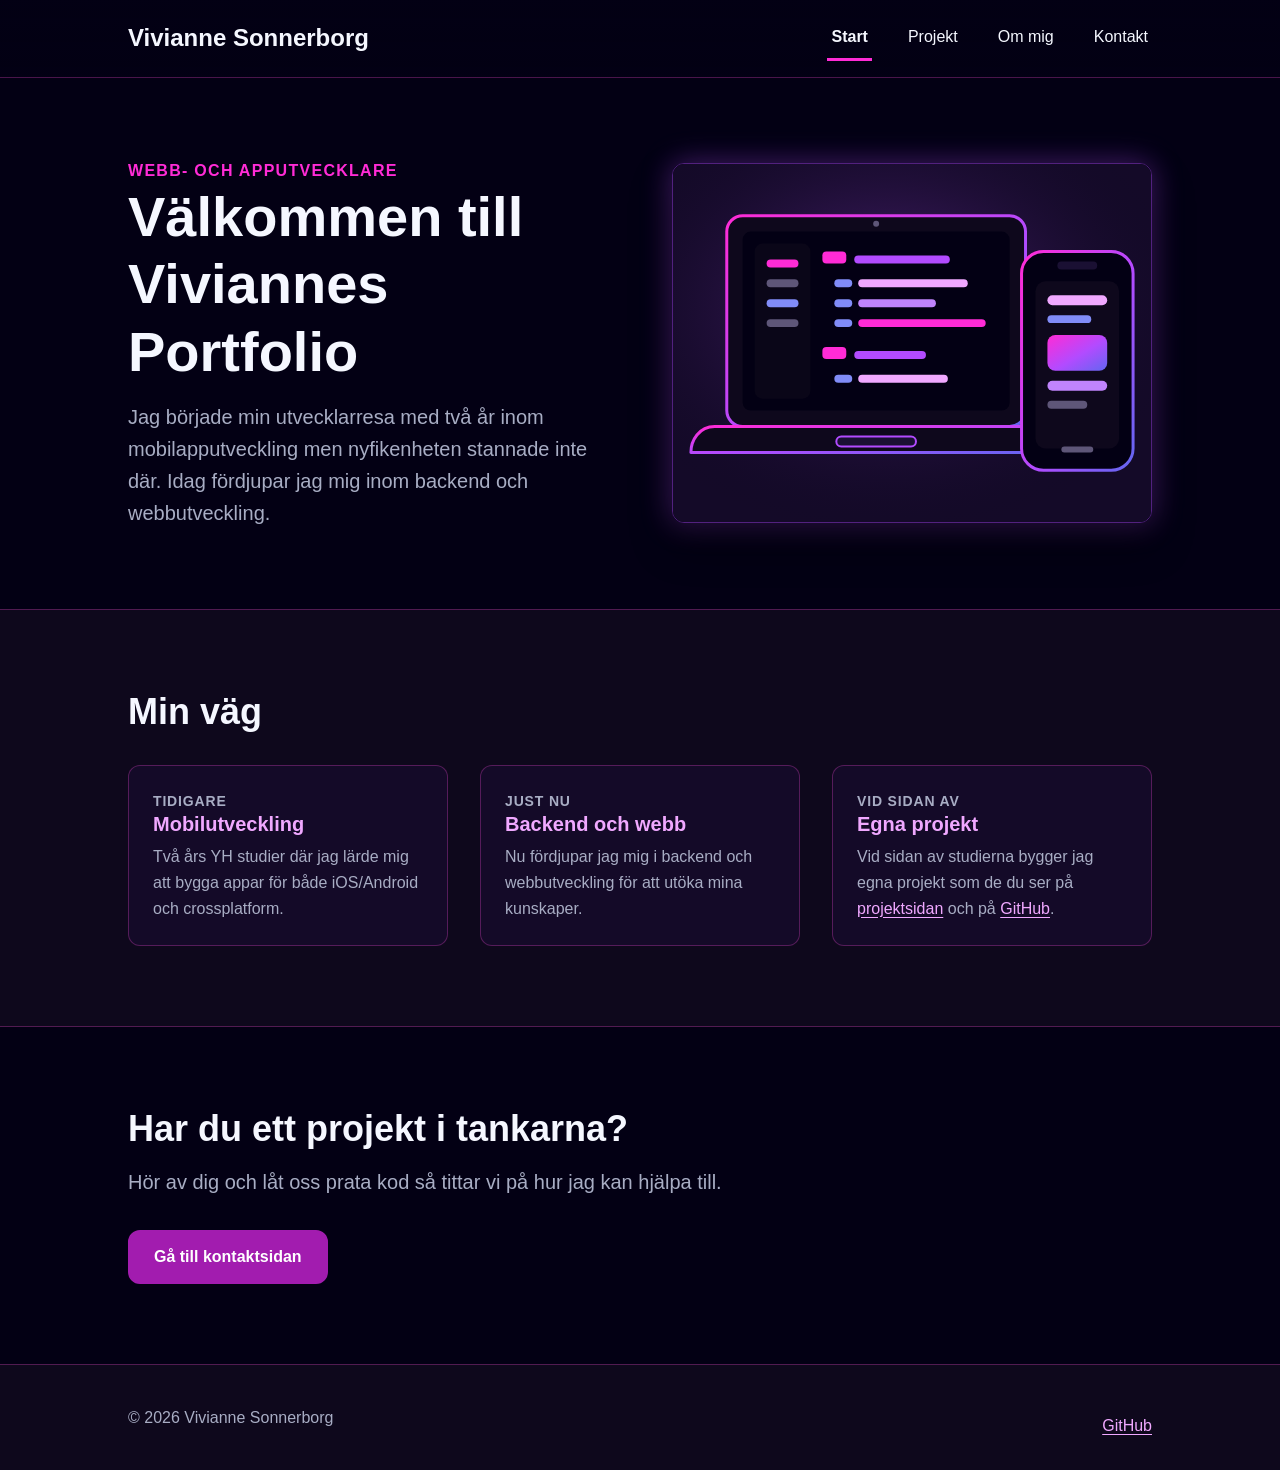
==== commit 6e19ba6b: "fix: remove the hero buttons from the start page The project and contact links already live in the m" ====
--- a/index.html
+++ b/index.html
@@ -6,19 +6,11 @@
   <title>Vivianne Sonnerborg | Webb- och apputvecklare i Göteborg</title>
   <meta name="description" content="Portfolio för Vivianne Sonnerborg, webb- och apputvecklare i Göteborg. Webbplatser, webbappar och mobilappar från design till lansering.">
   <link rel="icon" href="assets/images/favicon.svg" type="image/svg+xml">
-  <!--
-    CSS-filer: variables (färger), base (h1–h3 och radavstånd), layout (flex på meny), components (flex på hero).
-    Brytpunkter i CSS: 480px, 768px, 1024px, 1280px. Mobil först, sen större skärmar.
-  -->
-  <link rel="stylesheet" href="css/variables.css">
-  <link rel="stylesheet" href="css/base.css">
-  <link rel="stylesheet" href="css/layout.css?v=5">
-  <link rel="stylesheet" href="css/components.css?v=6">
+  <!-- Fyra CSS-filer. Brytpunkter: 480, 768, 1024, 1280. Mobil-först. -->
+  <link rel="stylesheet" href="css/styles.css">
 </head>
 <body>
-  <a class="skip-link" href="#main">Hoppa till innehållet</a>
-
-  <!-- Flexbox, layout.css. Mobil: logo över menyn. Från 768px: rad. Samma meny på alla sidor. -->
+  <!-- Flexbox i layout.css. Samma meny på alla sidor. -->
   <header class="site-header">
     <div class="container header-bar">
       <a class="site-logo" href="index.html">Vivianne Sonnerborg</a>
@@ -34,20 +26,16 @@
   </header>
 
   <main id="main">
-    <!-- Flexbox, components.css. Mobil: text över bild. Från 768px: två kolumner. -->
+    <!-- Flexbox i components.css. Hero blir två kolumner från 768px. -->
     <section class="section" aria-labelledby="hero-title">
       <div class="container hero">
         <div class="hero-text">
           <p class="hero-label">Webb- och apputvecklare</p>
-          <!-- En h1 per sida. h2 och h3 kommer under. Storlek och line-height 1.2 i base.css. -->
+          <!-- En h1 per sida. h2 och h3 kommer under. -->
           <h1 id="hero-title">Välkommen till Viviannes Portfolio</h1>
           <p class="lead">
             Jag började min utvecklarresa med två år inom mobilapputveckling men nyfikenheten stannade inte där. Idag fördjupar jag mig inom backend och webbutveckling.
           </p>
-          <div class="button-group">
-            <a class="button" href="projects.html">Se mina projekt</a>
-            <a class="button button-outline" href="contact.html">Kontakta mig</a>
-          </div>
         </div>
         <figure class="hero-figure">
           <img
@@ -62,7 +50,7 @@
 
     <section class="section alt-section" aria-labelledby="path-title">
       <div class="container">
-        <!-- Flexbox. h2 här, h3 i korten. Kolumn på mobil, rad från 768px. -->
+        <!-- Flexbox. Tre kort: kolumn på mobil, rad från 768px. -->
         <h2 id="path-title">Min väg</h2>
         <div class="steps">
           <article class="card">
--- a/css/styles.css
+++ b/css/styles.css
@@ -0,0 +1,5 @@
+/* Samlar de fyra stilmallarna. HTML länkar bara den här filen. */
+@import url("variables.css");
+@import url("base.css");
+@import url("layout.css");
+@import url("components.css");
